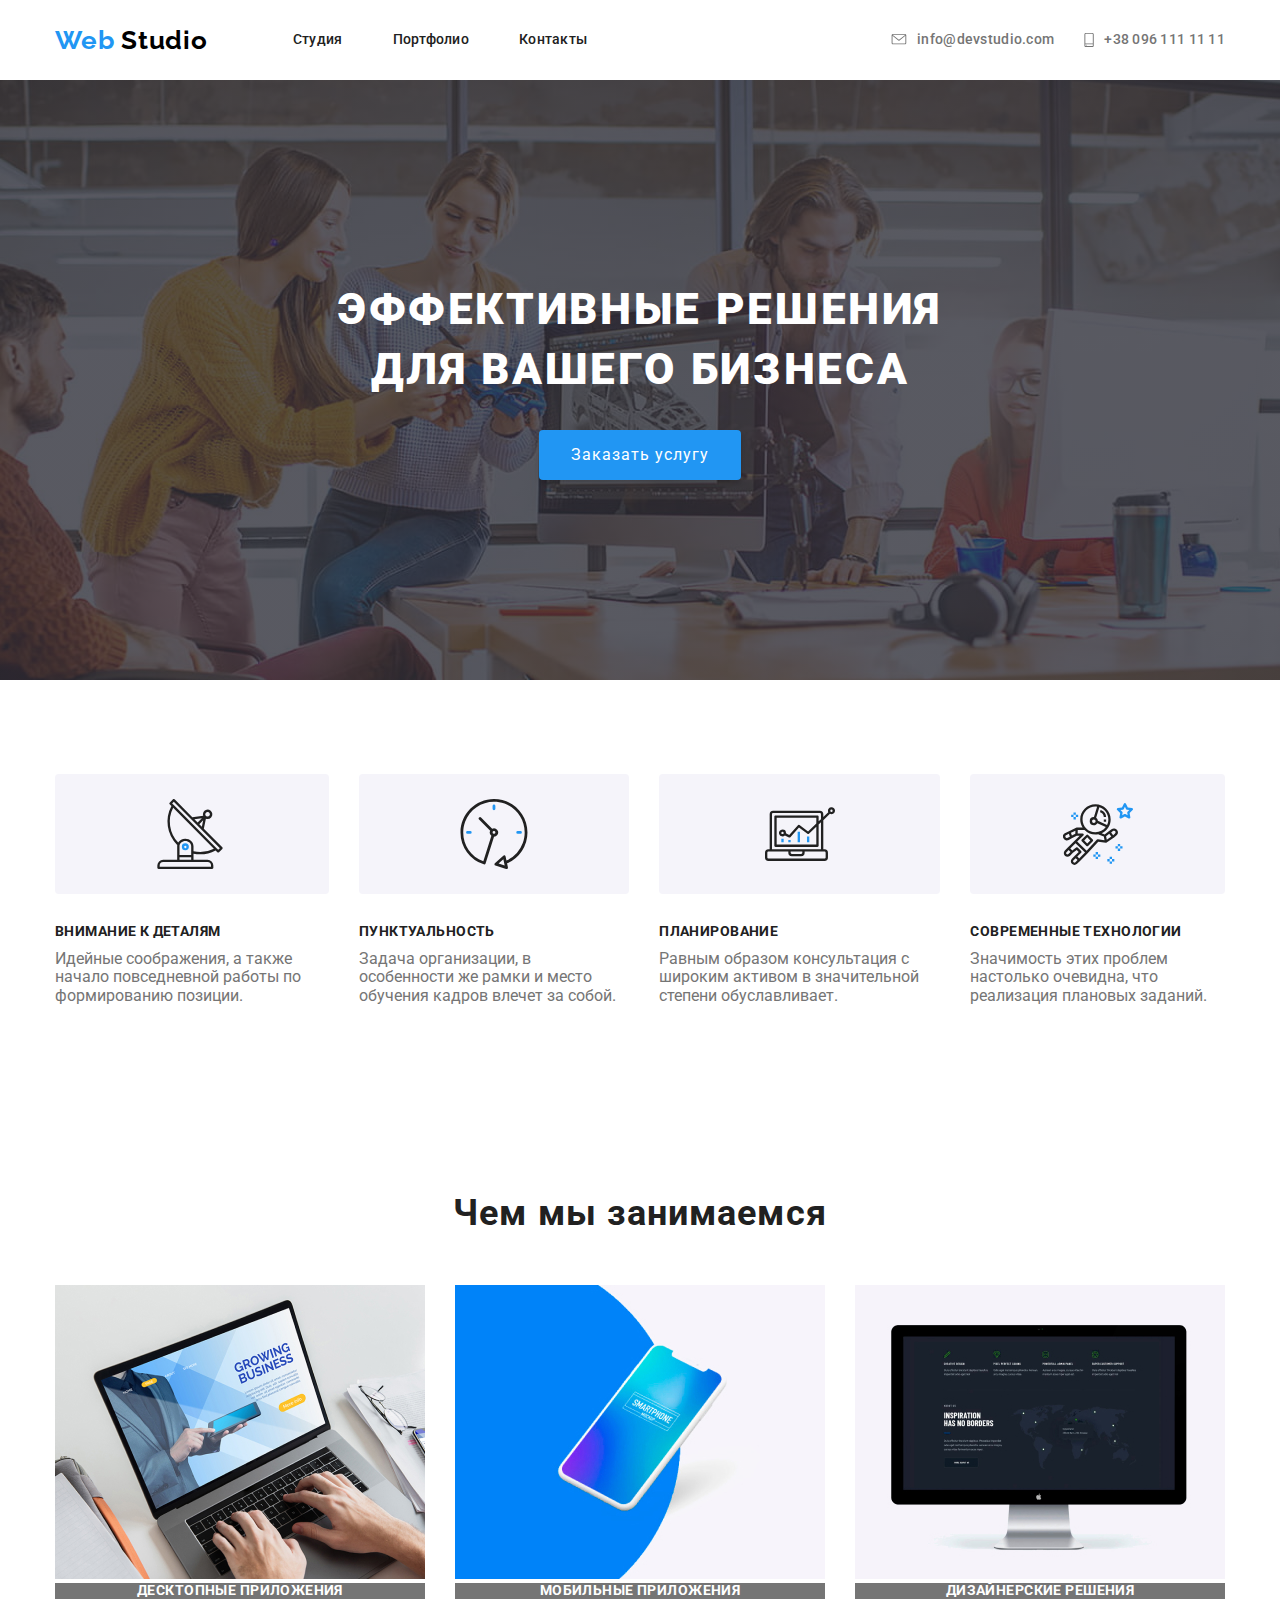
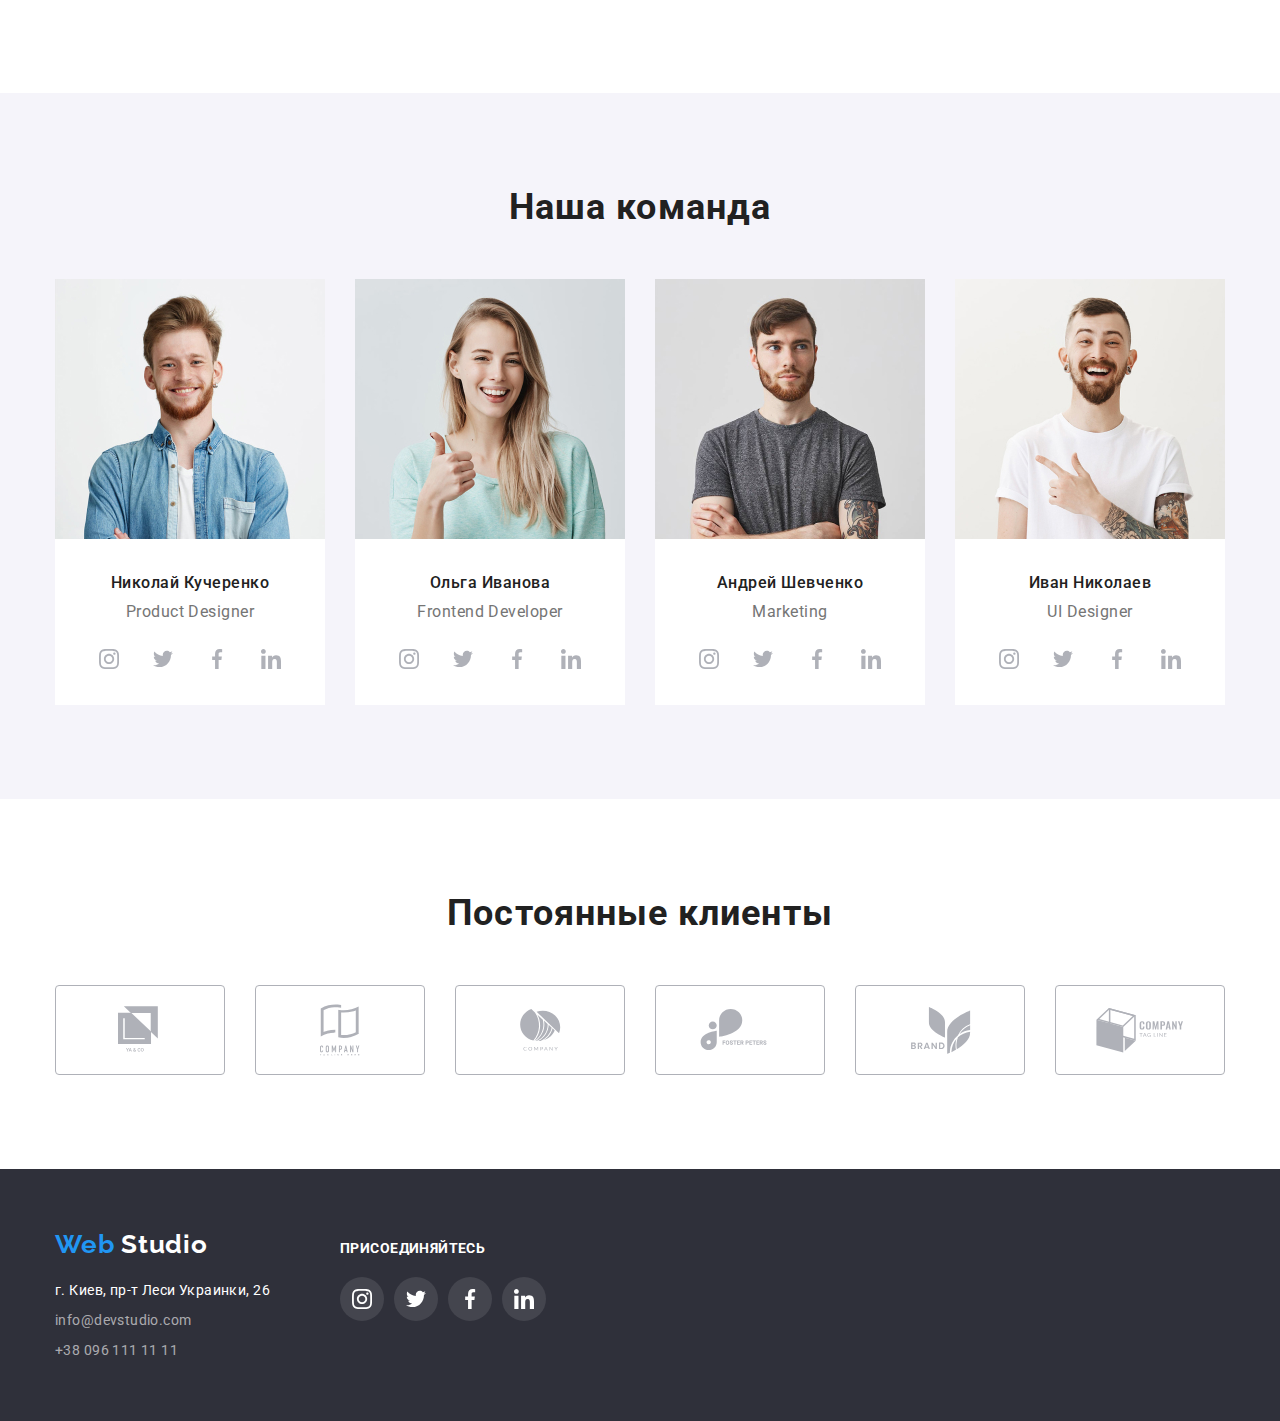
==== index.html @ 0d8faf39 "Скопировала файлы с hw-4" ====
<!DOCTYPE html>
<html lang="ru">
<head>
    <meta charset="UTF-8">
    <meta name="viewport" content="width=device-width, initial-scale=1.0">
    <title>Веб-студия</title>
    <link href="https://fonts.googleapis.com/css2?family=Raleway:wght@700&family=Roboto:wght@400;500;700;900&display=swap" rel="stylesheet">
    <link rel="stylesheet" href="./css/normalize.css">
    <link rel="stylesheet" href="./css/styles.css">
</head>
<body>
    <!-- ШАПКА САЙТА -->
    <header class="header">
        <div class="conteiner">
            <nav class="navigation">
                <a class="logo-header link" href="./index.html" aria-label="Логотип"><span class="logo-element">Web </span>Studio</a>
                <ul class="navigation-list list">
                    <li class="navigation-list-item">
                        <a class="navigation-list-link link" href="./index.html">Студия</a>
                    </li>
                    <li class="navigation-list-item">
                        <a class="navigation-list-link link" href="./portfolio.html">Портфолио</a>
                    </li>
                    <li class="navigation-list-item">
                        <a class="navigation-list-link link" href="">Контакты</a>
                    </li>
                </ul>
            </nav>
            
            <div class="header-contacts">
            <a class="header-mail-link link" href="mailto:info@devstudio.com">
                <svg class="header-mail-link-svg" width="16px" height="11px">
                    <use href="./images/sprite.svg#icon-envelope"></use>
                </svg>
                info@devstudio.com
            </a>
            <a class="header-tel-link link" href="tel:+380961111111">
                <svg class="header-tel-link-svg" width="10px" height="14px">
                    <use href="./images/sprite.svg#icon-smartphone"></use>
                </svg>
                +38 096 111 11 11</a>
            </div>
        </div>
    </header>   
    <main>
        <!-- HERO секция -->
        <section class="hero">
            <h1 class="hero-title">Эффективные решения<br> для вашего бизнеса</h1>
            <button type="button" class="modal-btn">Заказать услугу</button>
        </section>
        <!--ПРЕИМУЩЕСТВА-->
        <section class="advantages section">
            <div class="conteiner">
                <h2 hidden>Наши преимущества</h2>
                <ul class="advantages-list list">
                    <li class="advantages-list-item icon-antenna">
                        <h3 class="advantages-subtitle subtitle">Внимание к деталям</h3>
                        <p class="advantages-description description">Идейные соображения, а также начало повседневной работы по формированию позиции.</p>
                    </li>
                    <li class="advantages-list-item icon-clock">
                        <h3 class=" advantages-subtitle subtitle">Пунктуальность</h3>
                        <p class="advantages-description description ">Задача организации, в особенности же рамки и место обучения кадров влечет за собой.</p>
                    </li>
                    <li class="advantages-list-item icon-diagram">
                        <h3 class=" advantages-subtitle subtitle">Планирование</h3>
                        <p class="advantages-description description">Равным образом консультация с широким активом в значительной степени обуславливает.</p>
                    </li>
                    <li class="advantages-list-item icon-astronaut">
                        <h3 class=" advantages-subtitle subtitle">Современные технологии</h3>
                        <p class="advantages-description description">Значимость этих проблем настолько очевидна, что реализация плановых заданий.</p>
                    </li>
                </ul>
            </div>
        </section>
        <!--УСЛУГИ-->
        <section class="services section">
            <div class="conteiner">
                <h2 class="services-title title">Чем мы занимаемся</h2>
                <ul class="services-list list">
                    <li class="services-list-item">
                        <img src="./images/services/desktop.jpg" alt="Ноутбук"  width="370" height="294">
                        <h3 class="services-subtitle subtitle">Десктопные приложения</h3>
                    </li>
                    <li class="services-list-item">
                        <img src="./images/services/mobile.jpg" alt="Смартфон"  width="370" height="294">
                        <h3 class="services-subtitle subtitle">Мобильные приложения</h3>
                    </li>
                    <li class="services-list-item">
                        <img src="./images/services/design.jpg" alt="Дизайн сайта"  width="370" height="294">
                        <h3 class="services-subtitle subtitle">Дизайнерские решения</h3>
                    </li>
                </ul>
            </div>
        </section>
        <!--КОМАНДА-->
        <section class="team section">
            <div class="conteiner">
                <h2 class="team-title title">Наша команда</h2>
                <ul class="team-list list">
                    <li class="team-list-item">
                        <img class="crewman-list-item-img" src="./images/team/teamate1.img.jpg" alt="Сотрудник веб-студии"  width="270" height="260">
                        <h3 class="crewman-list-item-name">Николай Кучеренко</h3>
                        <p class="crewman-list-item-position" lang="en">Product Designer</p>
                        <ul class="social-list list">
                            <li class="social-list-item">
                                <a class="social-list-item-link link" href="" aria-label="иконка инстаграма"> 
                                    <svg class="social-list-item-link-svg">
                                    <use href="./images/sprite.svg#icon-instagram"></use>
                                </svg>
                            </a>
                            </li>
                            <li class="social-list-item">
                                <a class="social-list-item-link link" href="" aria-label="иконка твиттера">
                                    <svg class="social-list-item-link-svg">
                                        <use href="./images/sprite.svg#icon-twitter"></use>
                                    </svg>
                                </a>
                            </li>
                            <li class="social-list-item">
                                <a class="social-list-item-link link" href="" aria-label="иконка фейсбука">
                                    <svg class="social-list-item-link-svg">
                                        <use href="./images/sprite.svg#icon-facebook"></use>
                                    </svg>
                                </a>
                            </li>
                            <li class="social-list-item">
                                <a class="social-list-item-link link" href="" aria-label="иконка ликедина">
                                        <svg class="social-list-item-link-svg">
                                            <use href="./images/sprite.svg#icon-linkedin"></use>
                                        </svg>
                                </a>
                            </li>
                        </ul>
                    </li>
                    <li class="team-list-item">
                        <img class="crewman-list-item-img" src="./images/team/teamate2.img.jpg" alt="Сотрудник веб-студии"  width="270" height="260">
                        <h3 class="crewman-list-item-name">Ольга Иванова</h3>
                        <p class="crewman-list-item-position" lang="en">Frontend Developer</p>
                        <ul class="social-list list">
                            <li class="social-list-item">
                                <a class="social-list-item-link link" href="" aria-label="иконка инстаграма"> 
                                    <svg class="social-list-item-link-svg">
                                    <use href="./images/sprite.svg#icon-instagram"></use>
                                </svg>
                            </a>
                            </li>
                            <li class="social-list-item">
                                <a class="social-list-item-link link" href="" aria-label="иконка твиттера">
                                    <svg class="social-list-item-link-svg">
                                        <use href="./images/sprite.svg#icon-twitter"></use>
                                    </svg>
                                </a>
                            </li>
                            <li class="social-list-item">
                                <a class="social-list-item-link link" href="" aria-label="иконка фейсбука">
                                    <svg class="social-list-item-link-svg">
                                        <use href="./images/sprite.svg#icon-facebook"></use>
                                    </svg>
                                </a>
                            </li>
                            <li class="social-list-item">
                                <a class="social-list-item-link link" href="" aria-label="иконка ликедина">
                                        <svg class="social-list-item-link-svg">
                                            <use href="./images/sprite.svg#icon-linkedin"></use>
                                        </svg>
                                </a>
                            </li>
                        </ul>
                    </li>
                    <li class="team-list-item">
                        <img class="crewman-list-item-img" src="./images/team/teamate3.img.jpg" alt="Сотрудник веб-студии"  width="270" height="260">
                        <h3 class="crewman-list-item-name">Андрей Шевченко</h3>
                        <p class="crewman-list-item-position" lang="en">Marketing</p>
                        <ul class="social-list list">
                            <li class="social-list-item">
                                <a class="social-list-item-link link" href="" aria-label="иконка инстаграма"> 
                                    <svg class="social-list-item-link-svg">
                                    <use href="./images/sprite.svg#icon-instagram"></use>
                                </svg>
                            </a>
                            </li>
                            <li class="social-list-item">
                                <a class="social-list-item-link link" href="" aria-label="иконка твиттера">
                                    <svg class="social-list-item-link-svg">
                                        <use href="./images/sprite.svg#icon-twitter"></use>
                                    </svg>
                                </a>
                            </li>
                            <li class="social-list-item">
                                <a class="social-list-item-link link" href="" aria-label="иконка фейсбука">
                                    <svg class="social-list-item-link-svg">
                                        <use href="./images/sprite.svg#icon-facebook"></use>
                                    </svg>
                                </a>
                            </li>
                            <li class="social-list-item">
                                <a class="social-list-item-link link" href="" aria-label="иконка ликедина">
                                        <svg class="social-list-item-link-svg">
                                            <use href="./images/sprite.svg#icon-linkedin"></use>
                                        </svg>
                                </a>
                            </li>
                        </ul>
                    </li>
                    <li class="team-list-item">
                        <img class="crewman-list-item-img" src="./images/team/teamate4.img.jpg" alt="Сотрудник веб-студии"  width="270" height="260">
                        <h3 class="crewman-list-item-name">Иван Николаев</h3>
                        <p class="crewman-list-item-position" lang="en">UI Designer</p>
                        <ul class="social-list list">
                            <li class="social-list-item">
                                <a class="social-list-item-link link" href="" aria-label="иконка инстаграма"> 
                                    <svg class="social-list-item-link-svg">
                                    <use href="./images/sprite.svg#icon-instagram"></use>
                                </svg>
                            </a>
                            </li>
                            <li class="social-list-item">
                                <a class="social-list-item-link link" href="" aria-label="иконка твиттера">
                                    <svg class="social-list-item-link-svg">
                                        <use href="./images/sprite.svg#icon-twitter"></use>
                                    </svg>
                                </a>
                            </li>
                            <li class="social-list-item">
                                <a class="social-list-item-link link" href="" aria-label="иконка фейсбука">
                                    <svg class="social-list-item-link-svg">
                                        <use href="./images/sprite.svg#icon-facebook"></use>
                                    </svg>
                                </a>
                            </li>
                            <li class="social-list-item">
                                <a class="social-list-item-link link" href="" aria-label="иконка ликедина">
                                        <svg class="social-list-item-link-svg">
                                            <use href="./images/sprite.svg#icon-linkedin"></use>
                                        </svg>
                                </a>
                            </li>
                        </ul>
                    </li>
             
                </ul>
            </div>
        </section>
        <!--НАШИ КЛИЕНТЫ-->
        <section class="our-client section">
            <div class="conteiner">
                <h2 class="our-client-title title">Постоянные клиенты</h2>
                <ul class="our-client-list list">
                    <li class="our-client-list-item">
                       
                        <a class="our-client-list-item-link link" href=""  aria-label="Логотип компании1">
                        
                            <svg class="our-client-list-item-link-svg" width="44px" height="49px">
                                <use class="" href="./images/sprite.svg#icon-logo-1"></use>
                            </svg>
                        </a>
                    </li>
                    <li class="our-client-list-item">
                         
                        <a class="our-client-list-item-link link" href=""  aria-label="Логотип компании2">
                            <svg class="our-client-list-item-link-svg" width="40px" height="52px">
                                <use class="" href="./images/sprite.svg#icon-logo-2"></use>
                            </svg>
                        </a>
                    </li>
                    <li class="our-client-list-item"> 
                         
                        <a class="our-client-list-item-link link" href=""  aria-label="Логотип компании3">
                            <svg class="our-client-list-item-link-svg" width="41px" height="42px">
                                <use class="" href="./images/sprite.svg#icon-logo-3"></use>
                            </svg>
                        </a>
                    </li>
                    <li class="our-client-list-item">
                         
                        <a class="our-client-list-item-link link" href=""  aria-label="Логотип компании4">
                            <svg class="our-client-list-item-link-svg" width="80px" height="42px" >
                                <use class="" href="./images/sprite.svg#icon-logo-4"></use>
                            </svg>
                        </a>
                    </li>
                    <li class="our-client-list-item">
                        
                        <a class="our-client-list-item-link link" href=""  aria-label="Логотип компании5">
                            <svg class="our-client-list-item-link-svg" width="79px" height="47px">
                                <use class="" href="./images/sprite.svg#icon-logo-5"></use>
                            </svg>
                        </a>
                    </li>
                    <li class="our-client-list-item">
                         
                        <a class="our-client-list-item-link link" href=""  aria-label="Логотип компании6">
                            <svg class="our-client-list-item-link-svg" width="88px" height="45px">
                                <use class="" href="./images/sprite.svg#icon-logo-6"></use>
                            </svg>
                        </a>
                    </li>
                </ul>
            </div>
        </section>
    </main>
    <footer class="footer">
        <div class="conteiner">
            <div>
                <a class="logo-footer link" href="./index.html"><span class="logo-element">Web </span> Studio</a>
                <address class="address-section">
                    <p class="address-office">г. Киев, пр-т Леси Украинки, 26</p>
                    <a class="footer-mail-link link" href="mailto:info@devstudio.com">info@devstudio.com</a>
                    <a class="footer-tel-link link" href="tel:+380961111111">+38 096 111 11 11</a>
                </address>
            </div>
            <div class="subscribe-wrapper">
                <p class="subscribe-subtitle subtitle">присоединяйтесь</p>
                <ul class="subscribe-list list">
                    <li class="subscribe-list-item">
                        <a class="subscribe-list-item-link link" href=""  aria-label="иконка инстаграма">
                            <svg class="subscribe-list-item-link-svg">
                                <use class="" href="./images/sprite.svg#icon-instagram"></use>
                            </svg>
                        </a>
                    </li>
                    <li class="subscribe-list-item">
                        <a class="subscribe-list-item-link link" href=""  aria-label="иконка твиттер">
                           <svg class="subscribe-list-item-link-svg">
                                <use class="" href="./images/sprite.svg#icon-twitter"></use>
                            </svg> 
                        </a>
                    </li>
                    <li class="subscribe-list-item">
                        <a class="subscribe-list-item-link link" href=""  aria-label="иконка фейсбук">
                            <svg class="subscribe-list-item-link-svg">
                                <use class="" href="./images/sprite.svg#icon-facebook"></use>
                            </svg>
                        </a>
                    </li>
                    <li class="subscribe-list-item">
                        <a class="subscribe-list-item-link link" href=""  aria-label="иконка ликедин">
                            <svg class="subscribe-list-item-link-svg">
                                <use class="" href="./images/sprite.svg#icon-linkedin"></use>
                            </svg>
                        </a>
                    </li>
                </ul>
            </div>
        </div>

    </footer>
</body>
</html>
---- css/styles.css ----
:root {
--main-font:'Roboto', sans-serif;
--secondary-font:'Raleway', sans-serif;
--title-dark-theme-color: #ffffff;
--title-light-theme-color: #212121;
--text-description-color: #757575;
--accent-color: #2196F3;
}
html {
    box-sizing: border-box;
  }
  *,
  *::before,
  *::after {
    box-sizing: inherit;
    margin: 0;
    padding: 0;
  }

body {
    background-color: #ffffff;
    font-family: 'Roboto', sans-serif;
    font-size: 16px; 
    color: #757575;
}

.h1 {
    margin: 0;
}
.h2 {
    display: block;
}
.img {
    display: block;
  }

.link{
    text-decoration: none;
    display: block;
}
.list{
    list-style: none;
}
.conteiner {
    width: 1200px;
    padding-left: 15px;
    padding-right: 15px;
    margin-left: auto;
    margin-right: auto;
}
.section {
    padding-top: 94px;
    padding-bottom: 94px;
}
.title{
    font-weight: 700;
    font-size: 36px;
    line-height: 1.16;
    letter-spacing: 0.03em;
    margin-bottom: 50px;
    text-align: center;
    color: var(--title-light-theme-color)
}
/* Логотип */
.logo-header {
    margin-right: 85px;
}
.logo-header,
.logo-footer,
.logo-element{
    font-family: var(--secondary-font);
    font-weight: 700;
    font-size: 26px;
    line-height: 1.19;
    letter-spacing: 0.03em;
}

.logo-element {
    color: var(--accent-color);
}
.logo-header{
    color: #000000
}
/* Header */

.header .conteiner{
    display: flex;
    /* justify-content: space-between; */
    align-items: center;
}
.navigation {
    display: flex;
    align-items: center;
}
.navigation-list {
    display: flex;
}
.navigation-list-item:not(:last-child) {
    margin-right: 50px;
}
.header-mail-link {
    margin-right: 30px;
}
.header-contacts{
    display: flex;
    margin-left: auto;  
}
.navigation-list-link{
    padding-top: 32px;
    padding-bottom: 32px;
}
.navigation-list-link,
.header-mail-link ,
.header-tel-link {
    font-weight: 500;
    font-size: 14px;
    line-height: 1.14;
    letter-spacing: 0.02em;
    color: var(--title-light-theme-color);
}
.navigation-list-link:hover,
.navigation-list-link:focus,
.header-mail-link:hover,
.header-mail-link:focus,
.header-tel-link:hover,
.header-tel-link:focus
{
    color: var(--accent-color);
}

.header-mail-link,
.header-tel-link {
    display: flex;
    justify-content: center;
    align-items: center;
    color: var(--text-description-color);
}
 
.header-mail-link-svg, 
.header-tel-link-svg {
    margin-right: 10px;
    fill: currentcolor;  
 
}
/* Hero section */
.hero {
    max-width: 1600px;
    height: 600px;
    margin-left: auto;
    margin-right: auto;
    background-image: linear-gradient(
        to right,
        rgba(47, 48, 58, 0.8),
        rgba(47, 48, 58, 0.8)
        ),
        url("../images/hero/Header\ img.jpg");

    background-repeat: no-repeat;
    background-position: center;
    background-size: cover;
}
.hero {
    text-align: center;
    padding-top: 200px;
    padding-bottom: 280px;
    background-color: #2F303A;
}
.hero-title {
    margin-top: 0px;
    margin-bottom: 30px;
}
.hero-title{
font-weight: 900;
font-size: 44px;
line-height: 1.36;
letter-spacing: 0.06em;
text-transform: uppercase;
color: var(--title-dark-theme-color);
}
.modal-btn{
    font-family: var(--main-font)
    font-weight: 700;
    font-size: 16px;
    line-height: 1.9;
    letter-spacing: 0.06em;
    background-color:var(--accent-color);
    color:var(--title-dark-theme-color);
    border-style: none;
    box-shadow: 0px 4px 4px rgba(0, 0, 0, 0.15);
    border-radius: 4px;
    padding-top: 10px;
    padding-right: 32px;
    padding-bottom: 10px;
    padding-left: 32px;
    cursor: pointer;
}
/* Преимущества секция */
.advantages-list-item::before {
    content: "";
    display: block;
    height: 120px;
    background: #F5F4FA;
    border-radius: 4px;
    background-repeat: no-repeat;
    background-position: center;
    background-size: 70px;
    padding-top: 25px;
    padding-right: 100px;
    padding-bottom: 25px;
    padding-left: 100px;
}
.icon-antenna::before {
    background-image: url(../images/icon-advantsges/antenna.svg);
}
.icon-clock::before {
    background-image: url(../images/icon-advantsges/clock.svg);
}
.icon-diagram::before {
    background-image: url(../images/icon-advantsges/diagram.svg);
}
.icon-astronaut::before {
    background-image: url(../images/icon-advantsges/astronaut.svg);
}
.advantages .conteiner {
    display: flex;
}
.advantages-list{
    display: flex;
}
.advantages-list-item:not(:last-child){
    margin-right: 30px;
}
.advantages-subtitle {
    margin-top: 30px;
    margin-bottom: 10px;
}
.subtitle{
    font-weight: 700;
    font-size: 14px;
    line-height: 1.14;
    letter-spacing: 0.03em;
    text-transform: uppercase;
    color: var(--title-light-theme-color);
}
.discription{
    font-weight: 400;
    font-size: 14px;
    line-height: 1.7;
    letter-spacing: 0.03em;
    color: var(--text-description-color)
}
/* Услуги секция */
.services-subtitle {
    text-align: center;
    background-color: #757575;
}
.services-list {
    display: flex;
}
.services-list-item:not(:last-child) {
    margin-right: 30px;
}

.services-subtitle{
    color: var(--title-dark-theme-color);
}
/* Команда секция */
.team {
    background-color: #F5F4FA;
}
.team-list {
    display: flex;
}
.team-list-item:not(:last-child) {
    margin-right: 30px;
}
.team-list-item {
    background: #FFFFFF;
}

.team-list-item:hover {    
    box-shadow: 0px 2px 1px rgba(0, 0, 0, 0.2), 0px 1px 1px rgba(0, 0, 0, 0.14), 0px 1px 3px rgba(0, 0, 0, 0.12);
    border-radius: 0px 0px 4px 4px;
}
.crewman-list-item-img {
    margin-bottom: 30px;
}
.crewman-list-item-name{
    font-weight: 500;
    font-size: 16px;
    line-height: 1.19;
    text-align: center;
    letter-spacing: 0.03em;
    color: var(--title-light-theme-color);
    margin-bottom: 10px;
    }
.crewman-list-item-position{
    font-weight: 400;
    font-size: 16px;
    line-height: 1.19;
    text-align: center;
    letter-spacing: 0.03em;
    color: var(--text-description-color);
    margin-bottom: 16px;
}
.social-list {
    display: flex;
    justify-content: center;
    padding-right: 32px;
    padding-bottom: 24px;
    padding-left: 32px;
}
.social-list-item:not(:last-child) {
    margin-right: 10px;
}
.social-list-item-link {
    display: flex;
    width: 44px;
    height: 44px;
    border-radius: 50%;
    color: #AFB1B8;
    justify-content: center;
    align-items: center;
}
.social-list-item-link:hover{
    background-color: var(--accent-color);
    color: #FFFFFF;
}
.social-list-item-link-svg {
    fill: currentcolor;
    width: 20px;
    height: 20px;
}


/* Наши клиенты */
.our-client-list {
    display: flex;
    justify-content: space-between;
}
.our-client-list-item:not(:last-child) {
    margin-right: 30px;
}
     
.our-client-list-item-link {
    display: flex;
    justify-content: center;
    align-items: center;
    color: #AFB1B8;
    width: 170px;
    height: 90px;
    border: 1px solid #AFB1B8;
    border-radius: 4px;  
}
 .our-client-list-item-link-svg {
    fill: currentColor;
}
.our-client-list-item-link-svg:hover{
    
}
.our-client-list-item-link:hover {
    border-color: var(--accent-color);
    color: var(--accent-color);
}

/* Футер */
.footer {
    background-color: #2F303A;
}
.footer .conteiner {
    display: flex;
    align-items: baseline;

    padding-top: 60px;
    padding-bottom: 60px;
}
.subscribe-wrapper {
    margin-left: 70px;
}

.logo-footer{
    color: var(--title-dark-theme-color);
    margin-bottom: 20px;
}
.address-office{
    font-style: normal;
    font-weight: 400;
    font-size: 14px;
    line-height: 1.5;
    letter-spacing: 0.03em;
    color: var(--title-dark-theme-color);
    margin-bottom: 9px;
}
.footer-mail-link {
    margin-bottom: 9px;
}
.footer-mail-link,
.footer-tel-link{
    font-style: normal;
    font-weight: 400;
    font-size: 14px;
    line-height: 1.5;
    letter-spacing: 0.03em;
    color: rgba(255, 255, 255, 0.6);
}
.subscribe-subtitle{
    color: var(--title-dark-theme-color);
    margin-bottom: 20px;
}
.subscribe-list {
    display: flex;
}
.subscribe-list-item-link {
    display: flex;
    width: 44px;
    height: 44px;
    border-radius: 50%;
    color: #ffffff;
    background-color: rgba(255, 255, 255, 0.1);
    justify-content: center;
    align-items: center; 

}
.subscribe-list-item:not(:last-child) {
    margin-right: 10px;
}
.subscribe-list-item:hover{
    border-radius: 50%;
    background: #2196F3;
}    
.subscribe-list-item-link-svg {
    fill: currentcolor;
    width: 20px;
    height: 20px;
}
/* Страница " Портфолио" */


.radio-btn-list {
    display: flex;
    justify-content: center;
    margin-bottom: 34px;
}
.radio-btn-list-item:not(:last-child) {
    margin-right: 8px;
}
.radio-btn {
    background: #F5F4FA;
    border-radius: 4px;
    padding-top: 6px;
    padding-right: 22px;
    padding-bottom: 6px;
    padding-left: 22px;
}
.portfolio-list {
    display: flex;
    flex-wrap: wrap;
}
.portfolio-list-item {
    width: calc((100% - 60px) / 3);
}
.portfolio-list-item:not(:nth-child(3n)) {
    margin-right: 30px;
}
.portfolio-list-item:not(:nth-last-child(-n + 3)) {
    margin-bottom: 30px;    
}
.portfolio-list-item {
    background: #FFFFFF;
    border: 1px solid #EEEEEE;
    box-sizing: border-box;
}
.portfolio-list-item:hover {  
    box-shadow: 1px 4px 6px rgba(0, 0, 0, 0.16), 0px 4px 4px rgba(0, 0, 0, 0.06), 0px 1px 1px rgba(0, 0, 0, 0.12);
}
.radio-btn {
    font-weight: 500;
    font-size: 16px;
    line-height: 1.6;
    letter-spacing: 0.03em;
    border-style: none; 
}

.radio-btn:hover,
.radio-btn:focus 
{
    background-color: var(--accent-color);
    color: var(--title-dark-theme-color);
    box-shadow: 0px 2px 2px rgba(0, 0, 0, 0.12), 0px 1px 2px rgba(0, 0, 0, 0.08), 0px 3px 1px rgba(0, 0, 0, 0.1);
}

.portfolio-list-item-title{
    font-weight: 700;
    font-size: 18px;
    line-height: 2;
    margin-bottom: 4px;
    letter-spacing: 0.06em;
    color: var(--title-light-theme-color);
    
}
.portfolio-list-item-description{
    font-weight: normal;
    font-size: 16px;
    line-height: 1.9;
    letter-spacing: 0.03em;
    color: var(--text-description-color);
}
.portfolio-card {
    padding-top: 20px;
    padding-right: 24px;
    padding-bottom: 20px;
    padding-left: 24px;
}
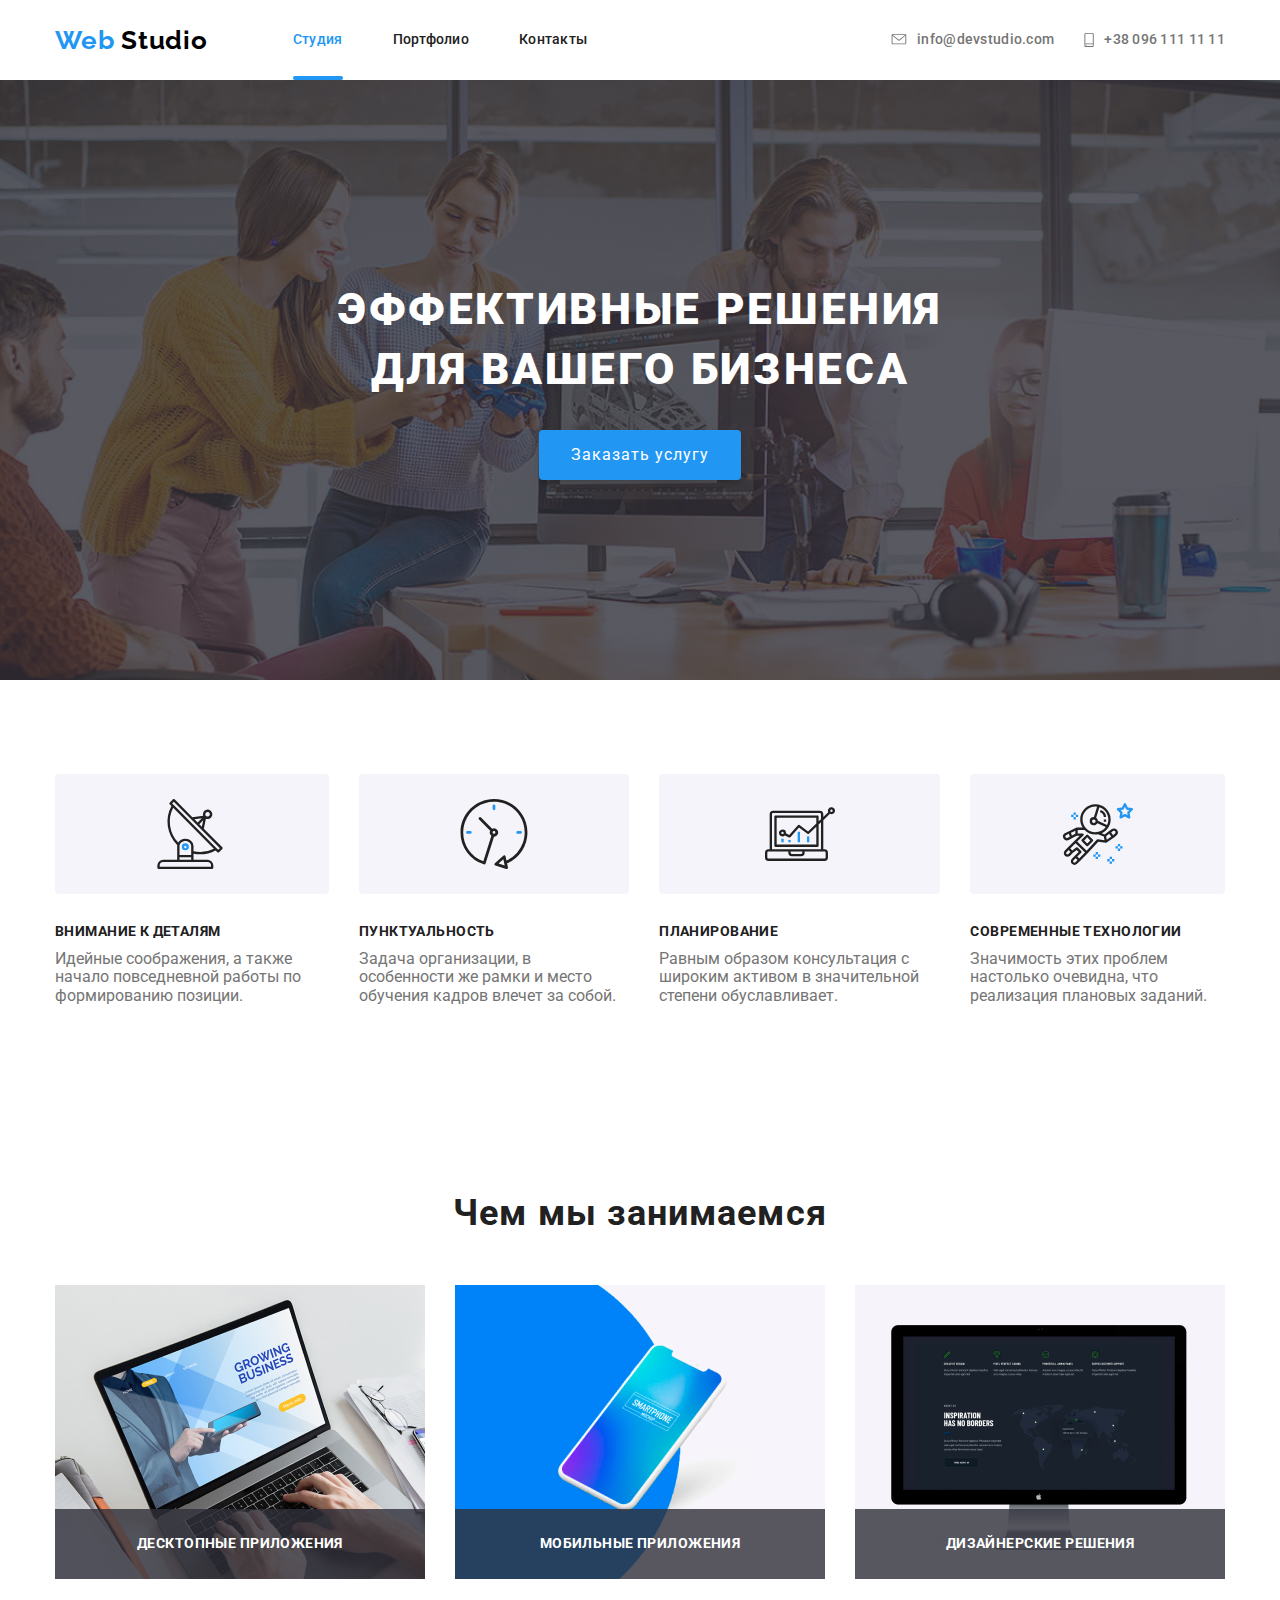
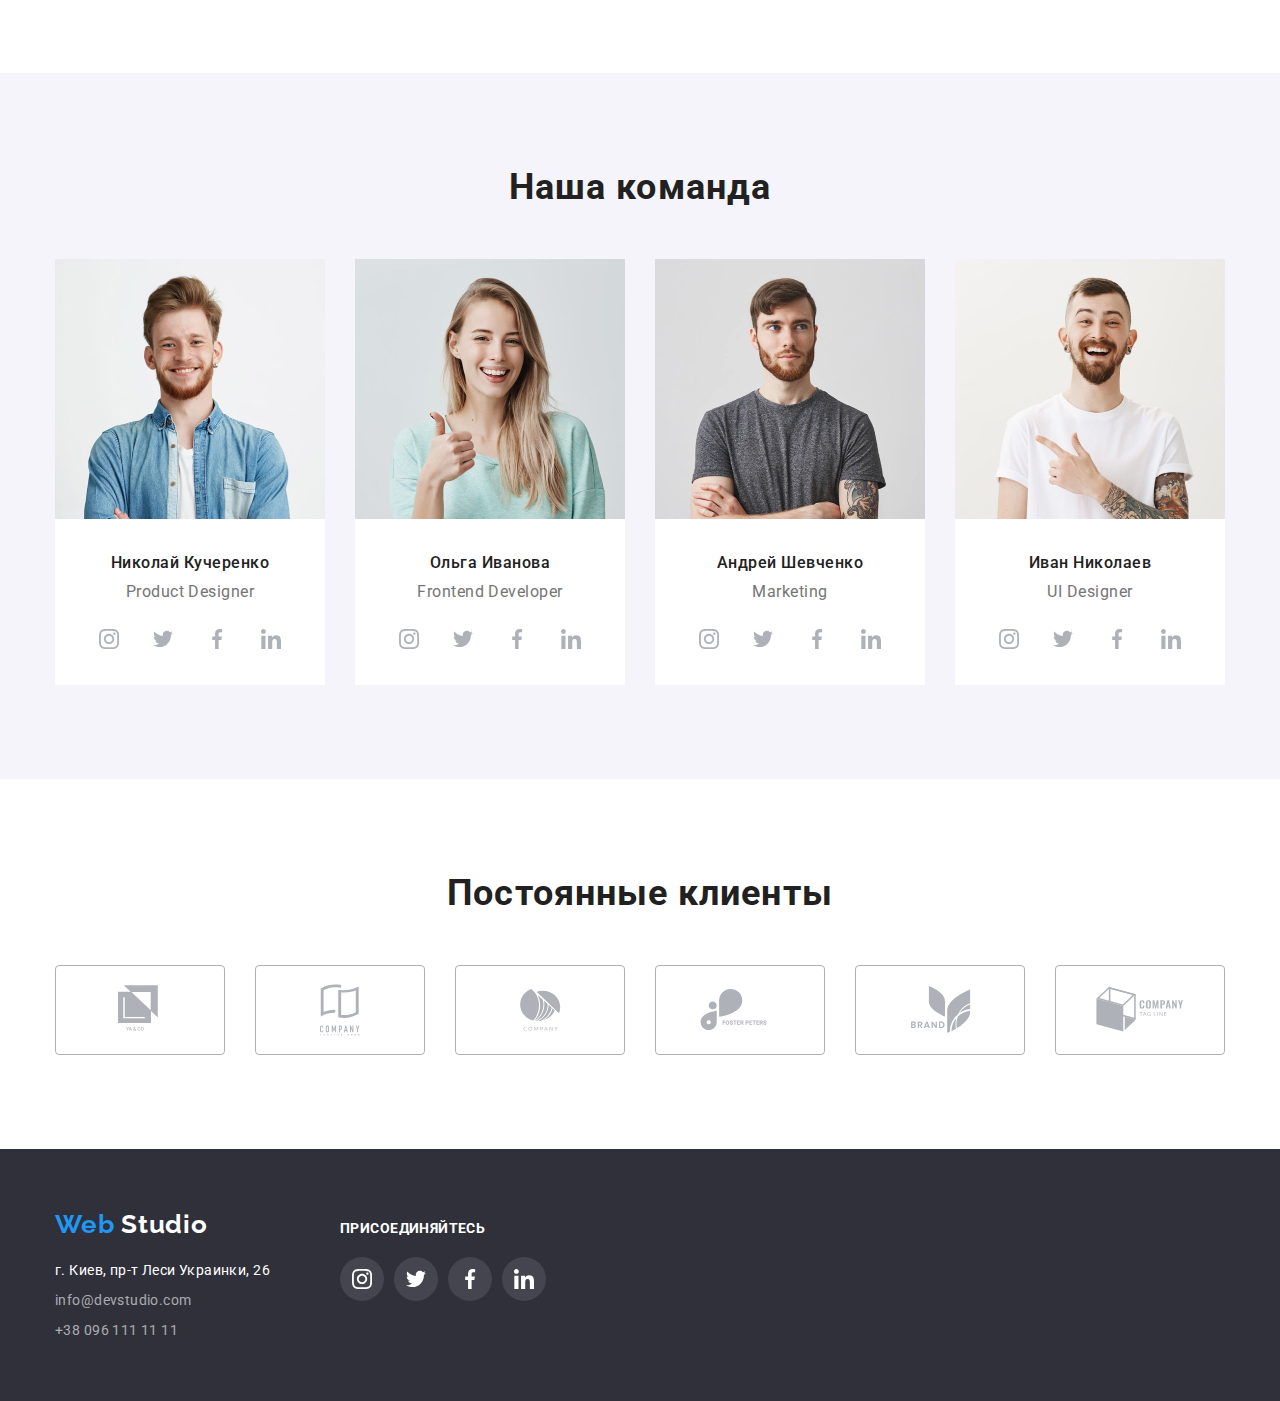
==== commit 3cde7841: "overlay portfolio" ====
--- a/index.html
+++ b/index.html
@@ -16,7 +16,7 @@
                 <a class="logo-header link" href="./index.html" aria-label="Логотип"><span class="logo-element">Web </span>Studio</a>
                 <ul class="navigation-list list">
                     <li class="navigation-list-item">
-                        <a class="navigation-list-link link" href="./index.html">Студия</a>
+                        <a class="navigation-list-link current link" href="./index.html">Студия</a>
                     </li>
                     <li class="navigation-list-item">
                         <a class="navigation-list-link link" href="./portfolio.html">Портфолио</a>
@@ -29,13 +29,13 @@
             
             <div class="header-contacts">
             <a class="header-mail-link link" href="mailto:info@devstudio.com">
-                <svg class="header-mail-link-svg" width="16px" height="11px">
+                <svg class="header-mail-link-svg" width="16" height="11">
                     <use href="./images/sprite.svg#icon-envelope"></use>
                 </svg>
                 info@devstudio.com
             </a>
             <a class="header-tel-link link" href="tel:+380961111111">
-                <svg class="header-tel-link-svg" width="10px" height="14px">
+                <svg class="header-tel-link-svg" width="10" height="14">
                     <use href="./images/sprite.svg#icon-smartphone"></use>
                 </svg>
                 +38 096 111 11 11</a>
@@ -78,15 +78,15 @@
                 <h2 class="services-title title">Чем мы занимаемся</h2>
                 <ul class="services-list list">
                     <li class="services-list-item">
-                        <img src="./images/services/desktop.jpg" alt="Ноутбук"  width="370" height="294">
+                        <img class="services-img" src="./images/services/desktop.jpg" alt="Ноутбук"  width="370" height="294">
                         <h3 class="services-subtitle subtitle">Десктопные приложения</h3>
                     </li>
                     <li class="services-list-item">
-                        <img src="./images/services/mobile.jpg" alt="Смартфон"  width="370" height="294">
+                        <img class="services-img" src="./images/services/mobile.jpg" alt="Смартфон"  width="370" height="294">
                         <h3 class="services-subtitle subtitle">Мобильные приложения</h3>
                     </li>
                     <li class="services-list-item">
-                        <img src="./images/services/design.jpg" alt="Дизайн сайта"  width="370" height="294">
+                        <img class="services-img" src="./images/services/design.jpg" alt="Дизайн сайта"  width="370" height="294">
                         <h3 class="services-subtitle subtitle">Дизайнерские решения</h3>
                     </li>
                 </ul>
@@ -250,7 +250,7 @@
                        
                         <a class="our-client-list-item-link link" href=""  aria-label="Логотип компании1">
                         
-                            <svg class="our-client-list-item-link-svg" width="44px" height="49px">
+                            <svg class="our-client-list-item-link-svg" width="44" height="49">
                                 <use class="" href="./images/sprite.svg#icon-logo-1"></use>
                             </svg>
                         </a>
@@ -258,7 +258,7 @@
                     <li class="our-client-list-item">
                          
                         <a class="our-client-list-item-link link" href=""  aria-label="Логотип компании2">
-                            <svg class="our-client-list-item-link-svg" width="40px" height="52px">
+                            <svg class="our-client-list-item-link-svg" width="40" height="52">
                                 <use class="" href="./images/sprite.svg#icon-logo-2"></use>
                             </svg>
                         </a>
@@ -266,7 +266,7 @@
                     <li class="our-client-list-item"> 
                          
                         <a class="our-client-list-item-link link" href=""  aria-label="Логотип компании3">
-                            <svg class="our-client-list-item-link-svg" width="41px" height="42px">
+                            <svg class="our-client-list-item-link-svg" width="41" height="42">
                                 <use class="" href="./images/sprite.svg#icon-logo-3"></use>
                             </svg>
                         </a>
@@ -274,7 +274,7 @@
                     <li class="our-client-list-item">
                          
                         <a class="our-client-list-item-link link" href=""  aria-label="Логотип компании4">
-                            <svg class="our-client-list-item-link-svg" width="80px" height="42px" >
+                            <svg class="our-client-list-item-link-svg" width="80" height="42" >
                                 <use class="" href="./images/sprite.svg#icon-logo-4"></use>
                             </svg>
                         </a>
@@ -282,7 +282,7 @@
                     <li class="our-client-list-item">
                         
                         <a class="our-client-list-item-link link" href=""  aria-label="Логотип компании5">
-                            <svg class="our-client-list-item-link-svg" width="79px" height="47px">
+                            <svg class="our-client-list-item-link-svg" width="79" height="47">
                                 <use class="" href="./images/sprite.svg#icon-logo-5"></use>
                             </svg>
                         </a>
@@ -290,7 +290,7 @@
                     <li class="our-client-list-item">
                          
                         <a class="our-client-list-item-link link" href=""  aria-label="Логотип компании6">
-                            <svg class="our-client-list-item-link-svg" width="88px" height="45px">
+                            <svg class="our-client-list-item-link-svg" width="88" height="45">
                                 <use class="" href="./images/sprite.svg#icon-logo-6"></use>
                             </svg>
                         </a>
--- a/css/styles.css
+++ b/css/styles.css
@@ -105,10 +105,7 @@
     display: flex;
     margin-left: auto;  
 }
-.navigation-list-link{
-    padding-top: 32px;
-    padding-bottom: 32px;
-}
+
 .navigation-list-link,
 .header-mail-link ,
 .header-tel-link {
@@ -118,7 +115,29 @@
     letter-spacing: 0.02em;
     color: var(--title-light-theme-color);
 }
-.navigation-list-link:hover,
+
+.navigation-list-link {
+    display: block;
+    position: relative;
+    padding-top: 32px;
+    padding-bottom: 32px;
+}
+.current::after {
+    content: "";
+    display: block;
+    position: absolute;
+    
+    left: 0;
+    bottom: 0;
+    width: 100%;
+    height: 4px;
+    border-radius: 2px;
+    background-color: var(--accent-color);
+}
+.current {
+    color: var(--accent-color);
+}
+.navigation-list-link:hover, 
 .navigation-list-link:focus,
 .header-mail-link:hover,
 .header-mail-link:focus,
@@ -126,8 +145,8 @@
 .header-tel-link:focus
 {
     color: var(--accent-color);
-}
-
+    transition: opasity 250ms cubic-bezier(0.4, 0, 0.2, 1);
+}
 .header-mail-link,
 .header-tel-link {
     display: flex;
@@ -194,6 +213,7 @@
     padding-left: 32px;
     cursor: pointer;
 }
+
 /* Преимущества секция */
 .advantages-list-item::before {
     content: "";
@@ -251,18 +271,36 @@
 }
 /* Услуги секция */
 .services-subtitle {
+    position: absolute;
+    bottom: 0px;
+    left: 0px;
+    right: 0px;
+    width: 100%;
+}
+.services-img {
+    display: block;
+} 
+.services-subtitle {
     text-align: center;
-    background-color: #757575;
+    background-color: rgba(47, 48, 58, 0.8);
+    padding-top: 27px;
+    padding-bottom: 27px;
+    color: var(--title-dark-theme-color);
 }
 .services-list {
     display: flex;
 }
+
+.services-list-item {
+    position: relative;
+}
+
 .services-list-item:not(:last-child) {
     margin-right: 30px;
 }
 
 .services-subtitle{
-    color: var(--title-dark-theme-color);
+   
 }
 /* Команда секция */
 .team {
@@ -321,10 +359,13 @@
     color: #AFB1B8;
     justify-content: center;
     align-items: center;
+
+    transition-property: color;
 }
 .social-list-item-link:hover{
     background-color: var(--accent-color);
     color: #FFFFFF;
+    transition-property: color 250ms cubic-bezier(0.4, 0, 0.2, 1);
 }
 .social-list-item-link-svg {
     fill: currentcolor;
@@ -355,12 +396,11 @@
  .our-client-list-item-link-svg {
     fill: currentColor;
 }
-.our-client-list-item-link-svg:hover{
-    
-}
 .our-client-list-item-link:hover {
     border-color: var(--accent-color);
     color: var(--accent-color);
+
+    transition: 250ms cubic-bezier(0.4, 0, 0.2, 1);
 }
 
 /* Футер */
@@ -419,6 +459,8 @@
     background-color: rgba(255, 255, 255, 0.1);
     justify-content: center;
     align-items: center; 
+
+    transition: all 250ms cubic-bezier(0.4, 0, 0.2, 1);
 
 }
 .subscribe-list-item:not(:last-child) {
@@ -470,7 +512,7 @@
     border: 1px solid #EEEEEE;
     box-sizing: border-box;
 }
-.portfolio-list-item:hover {  
+.portfolio-card:hover {  
     box-shadow: 1px 4px 6px rgba(0, 0, 0, 0.16), 0px 4px 4px rgba(0, 0, 0, 0.06), 0px 1px 1px rgba(0, 0, 0, 0.12);
 }
 .radio-btn {
@@ -488,7 +530,41 @@
     color: var(--title-dark-theme-color);
     box-shadow: 0px 2px 2px rgba(0, 0, 0, 0.12), 0px 1px 2px rgba(0, 0, 0, 0.08), 0px 3px 1px rgba(0, 0, 0, 0.1);
 }
-
+.portfolio-list-item-img {
+    display: block;
+}
+.portfolio-list-img-wrapper {
+    position: relative;
+    overflow: hidden;
+}
+.overlay {
+    position: absolute;
+    top: 0;
+    left: 0;
+    background-color: rgba(33, 150, 243, 0.9);
+    width: 100%;
+    height: 100%;
+    transform: translateY(100%);
+
+    transition: all 250ms cubic-bezier(0.4, 0, 0.2, 1);
+   
+}
+.overlay-discription {
+    font-style: normal;
+    font-weight: 400;
+    font-size: 18px;
+    line-height: 1.5;
+    letter-spacing: 0.03em;
+    color: #FFFFFF;
+    padding-top: 63px;
+    padding-right: 24px;
+    padding-bottom: 63px;
+    padding-left: 24px;
+
+}
+.portfolio-list-item:hover .overlay {
+    transform: translateY(0%);
+}
 .portfolio-list-item-title{
     font-weight: 700;
     font-size: 18px;
